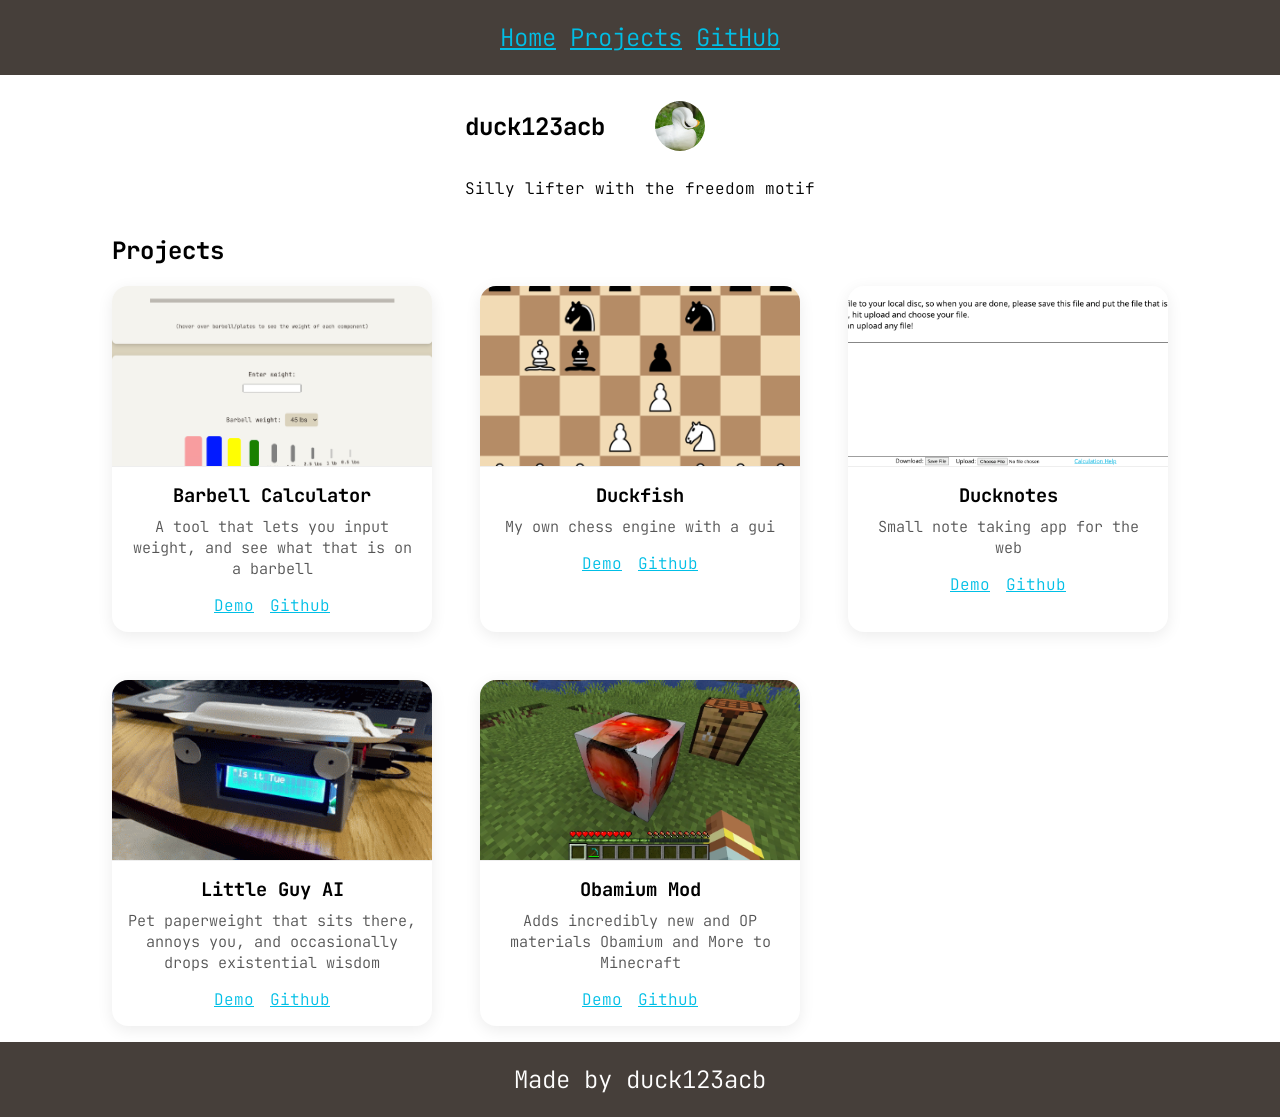
==== index.html @ aa0feb9e "uhh apparently it doesnt? or is this caching" ====
<!DOCTYPE html>
<html lang="en">
<head>
    <meta charset="UTF-8">
    <meta name="viewport" content="width=device-width, initial-scale=1.0">
    <title>duck123acb</title>
    <link rel="preconnect" href="https://fonts.googleapis.com">
    <link rel="preconnect" href="https://fonts.gstatic.com" crossorigin>
    <link href="https://fonts.googleapis.com/css2?family=JetBrains+Mono:ital,wght@0,100..800;1,100..800&display=swap" rel="stylesheet">
    <link rel="stylesheet" href="https://duck123acb.github.io/shared/styles.css" />
    <script src="https://duck123acb.github.io/shared/script.js" defer></script>
    <link rel="stylesheet" href="styles.css">
</head>
<body>
    <div id="header"></div>
    <main>
        <section>
            <div class="section-header">
                <h1>duck123acb</h1>
                <img src="https://duck123acb.github.io/cdn/pfp.png" alt="My Profile Picture" id="pfp">
            </div>
            <p>Silly lifter with the freedom motif</p>
        </section>
    
        <section>
            <div class="section-header">
                <h2 id="projects">Projects</h2>
            </div>
            <div id="projects">
                <div class="project-card">
                    <img src="https://duck123acb.github.io/cdn/barbell-calculator-ss.png" alt="Image of the barbell calculator">
                    <h3>Barbell Calculator</h3> 
                    <p>A tool that lets you input weight, and see what that is on a barbell</p>
                    <div class="project-links">
                        <a href="https://duck123acb.github.io/barbell-calculator/">Demo</a>
                        <a href="https://github.com/duck123acb/barbell-calculator" target="_blank">Github</a>
                    </div>
                </div>

                <div class="project-card">
                    <img src="https://duck123acb.github.io/cdn/duckfish.png" alt="Image of my chess engine">
                    <h3>Duckfish</h3> 
                    <p>My own chess engine with a gui</p>
                    <div class="project-links">
                        <a href="https://duck-acb.itch.io/duckfish">Demo</a>
                        <a href="https://github.com/duck123acb/chess" target="_blank">Github</a>
                    </div>
                </div>
                
                <div class="project-card">
                    <img src="https://duck123acb.github.io/cdn/ducknotes.png" alt="Image of the notes app">
                    <h3>Ducknotes</h3> 
                    <p>Small note taking app for the web</p>
                    <div class="project-links">
                        <a href="https://duck123acb.github.io/ducknotes/">Demo</a>
                        <a href="https://github.com/duck123acb/ducknotes" target="_blank">Github</a>
                    </div>
                </div>

                <div class="project-card">
                    <img src="https://duck123acb.github.io/cdn/littleguy.gif" alt="Image of Little Guy AI">
                    <h3>Little Guy AI</h3> 
                    <p>Pet paperweight that sits there, annoys you, and occasionally drops existential wisdom</p>
                    <div class="project-links">
                        <a href="https://www.youtube.com/watch?v=2iwDUVVXh9E/" target="_blank">Demo</a>
                        <a href="https://github.com/duck123acb/pet-rock" target="_blank">Github</a>
                    </div>
                </div>

                <div class="project-card">
                    <img src="https://duck123acb.github.io/cdn/obamium.png" alt="Image of minecraft mod that adds obamium">
                    <h3>Obamium Mod</h3> 
                    <p>Adds incredibly new and OP materials Obamium and More to Minecraft</p>
                    <div class="project-links">
                        <a href="https://www.youtube.com/watch?v=gnL7EsDX4pU" target="_blank">Demo</a>
                        <a href="https://github.com/duck123acb/ObamiumMod" target="_blank">Github</a>
                    </div>
                </div>
            </div>
        </section>
    </main>
    <div id="footer"></div>
</body>
</html>
---- styles.css ----
@media (max-width: 900px) {
  #projects {
    grid-template-columns: repeat(2, 1fr);
  }
}
@media (max-width: 600px) {
  #projects {
    grid-template-columns: 1fr;
  }
}

body {
    font-family: "JetBrains Mono", monospace;
    font-optical-sizing: auto;
    font-weight: 300;
    font-style: normal;
}

main {
    display: flex;
    flex-direction: column;
    align-items: center;
    padding: 1rem 0;
}

.section-header {
    display: flex;
    align-items: center;
    gap: 50px;
}

.project-card {
  background: #fff;
  border-radius: 16px;
  box-shadow: 0 4px 16px rgba(0, 0, 0, 0.08);
  overflow: hidden;
  transition: transform 0.2s ease, box-shadow 0.2s ease;
  max-width: 320px;
  display: flex;
  flex-direction: column;
  text-align: center;
  padding-bottom: 1rem;
}
.project-card:hover {
  transform: translateY(-4px);
  box-shadow: 0 8px 24px rgba(0, 0, 0, 0.12);
}
.project-card img {
  width: 100%;
  height: 180px;
  object-fit: cover;
  border-bottom: 1px solid #eee;
}
.project-card h3 {
  margin: 1rem 0 0.5rem;
}
.project-card p {
  margin: 0 1rem 1rem;
  color: #555;
  font-size: 0.95rem;
}
.project-links {
  display: flex;
  justify-content: center;
  gap: 1rem;
}

#projects {
    display: grid;
    gap: 3rem;
    grid-template-columns: repeat(3, 1fr);
}

#pfp {
    border-radius: 10rem;
    width: 50px;
}
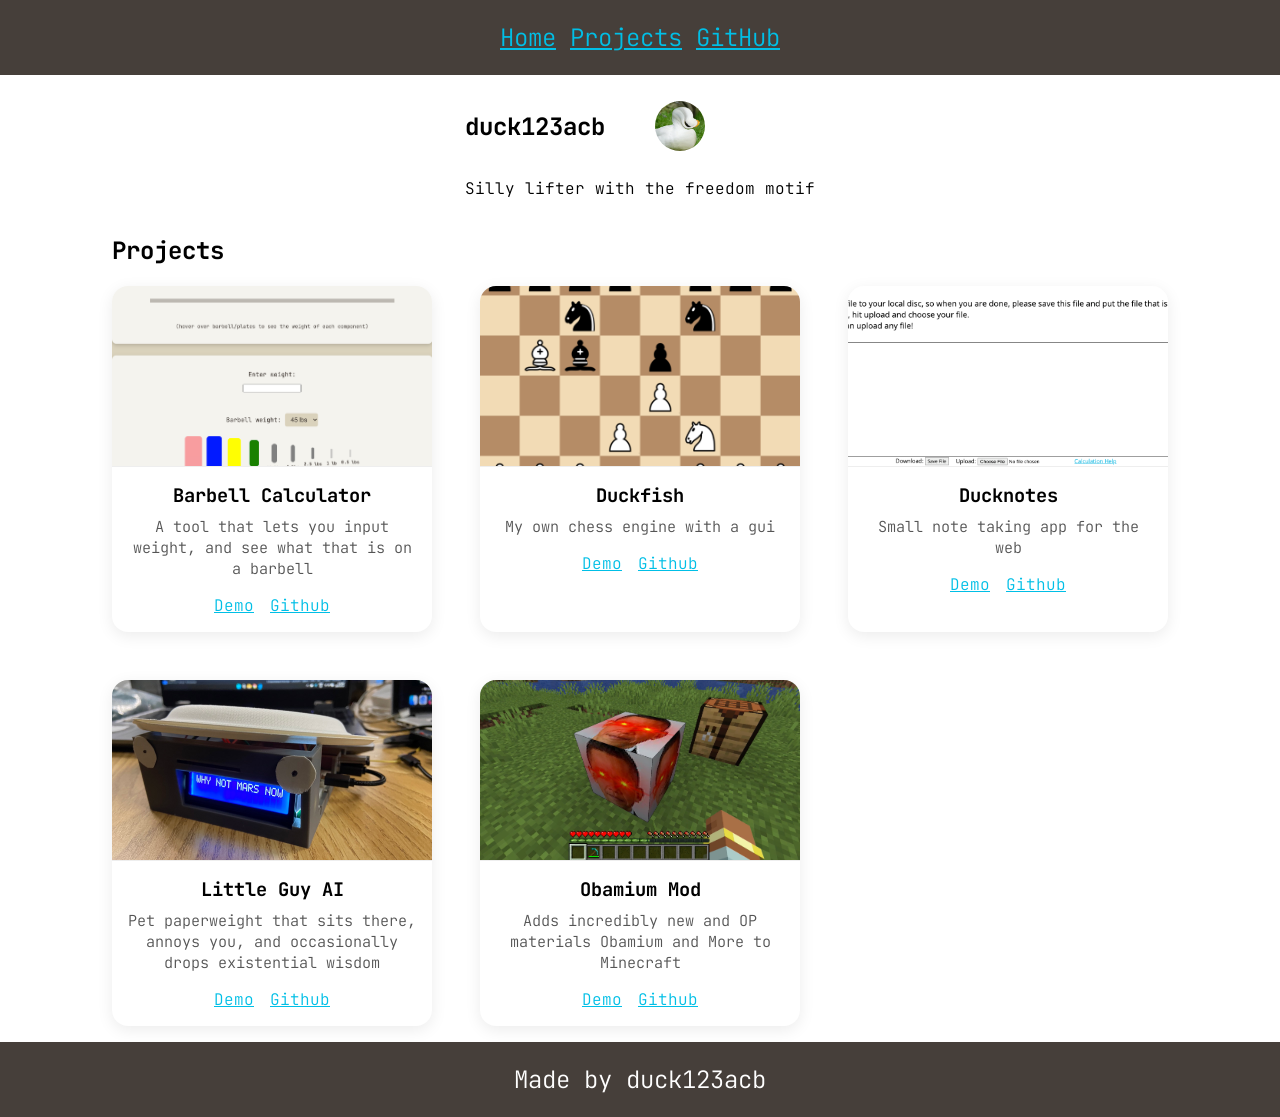
==== commit 0a429fb2: "actually i like the jpeg more" ====
--- a/index.html
+++ b/index.html
@@ -58,7 +58,7 @@
                 </div>
 
                 <div class="project-card">
-                    <img src="https://duck123acb.github.io/cdn/littleguy.gif" alt="Image of Little Guy AI">
+                    <img src="https://duck123acb.github.io/cdn/littleguy.jpeg" alt="Image of Little Guy AI">
                     <h3>Little Guy AI</h3> 
                     <p>Pet paperweight that sits there, annoys you, and occasionally drops existential wisdom</p>
                     <div class="project-links">
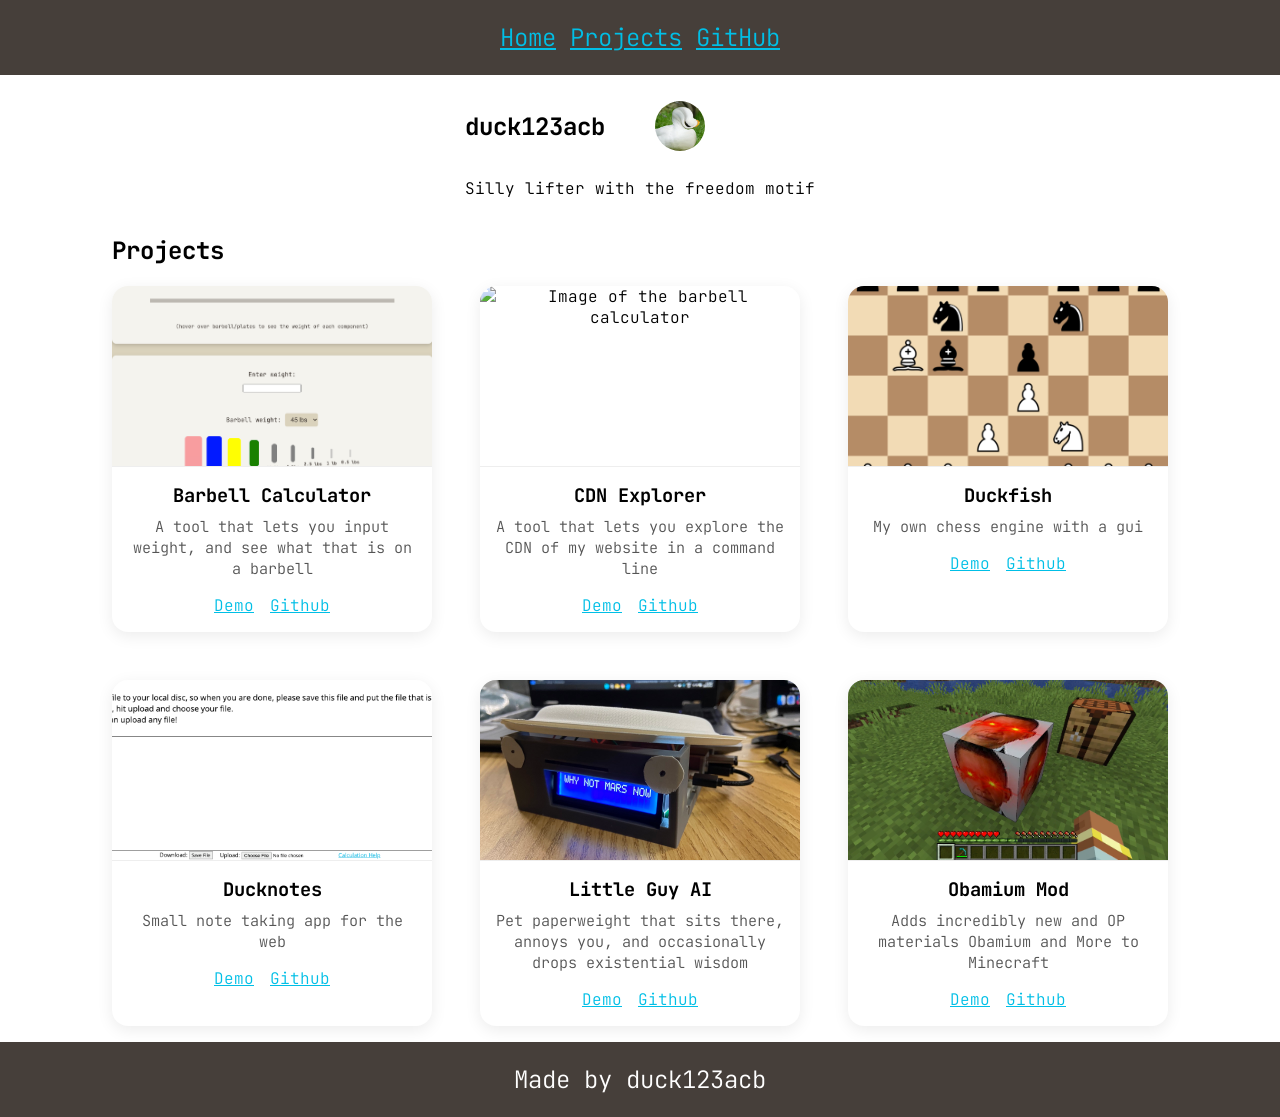
==== commit 285e6732: "cdn" ====
--- a/index.html
+++ b/index.html
@@ -38,11 +38,21 @@
                 </div>
 
                 <div class="project-card">
+                    <img src="https://duck123acb.github.io/cdn/terminal.png" alt="Image of the barbell calculator">
+                    <h3>CDN Explorer</h3> 
+                    <p>A tool that lets you explore the CDN of my website in a command line</p>
+                    <div class="project-links">
+                        <a href="https://duck123acb.github.io/cdn-explorer/">Demo</a>
+                        <a href="https://github.com/duck123acb/cdn-explorer" target="_blank">Github</a>
+                    </div>
+                </div>
+
+                <div class="project-card">
                     <img src="https://duck123acb.github.io/cdn/duckfish.png" alt="Image of my chess engine">
                     <h3>Duckfish</h3> 
                     <p>My own chess engine with a gui</p>
                     <div class="project-links">
-                        <a href="https://duck-acb.itch.io/duckfish">Demo</a>
+                        <a href="https://duck-acb.itch.io/duckfish" target="_blank">Demo</a>
                         <a href="https://github.com/duck123acb/chess" target="_blank">Github</a>
                     </div>
                 </div>
--- a/styles.css
+++ b/styles.css
@@ -1,14 +1,3 @@
-@media (max-width: 900px) {
-  #projects {
-    grid-template-columns: repeat(2, 1fr);
-  }
-}
-@media (max-width: 600px) {
-  #projects {
-    grid-template-columns: 1fr;
-  }
-}
-
 body {
     font-family: "JetBrains Mono", monospace;
     font-optical-sizing: auto;
@@ -71,6 +60,18 @@
     grid-template-columns: repeat(3, 1fr);
 }
 
+@media (max-width: 900px) { /* tablet */
+  #projects {
+    grid-template-columns: repeat(2, 1fr);
+  }
+}
+
+@media (max-width: 600px) { /* phone */
+  #projects {
+    grid-template-columns: 1fr;
+  }
+}
+
 #pfp {
     border-radius: 10rem;
     width: 50px;
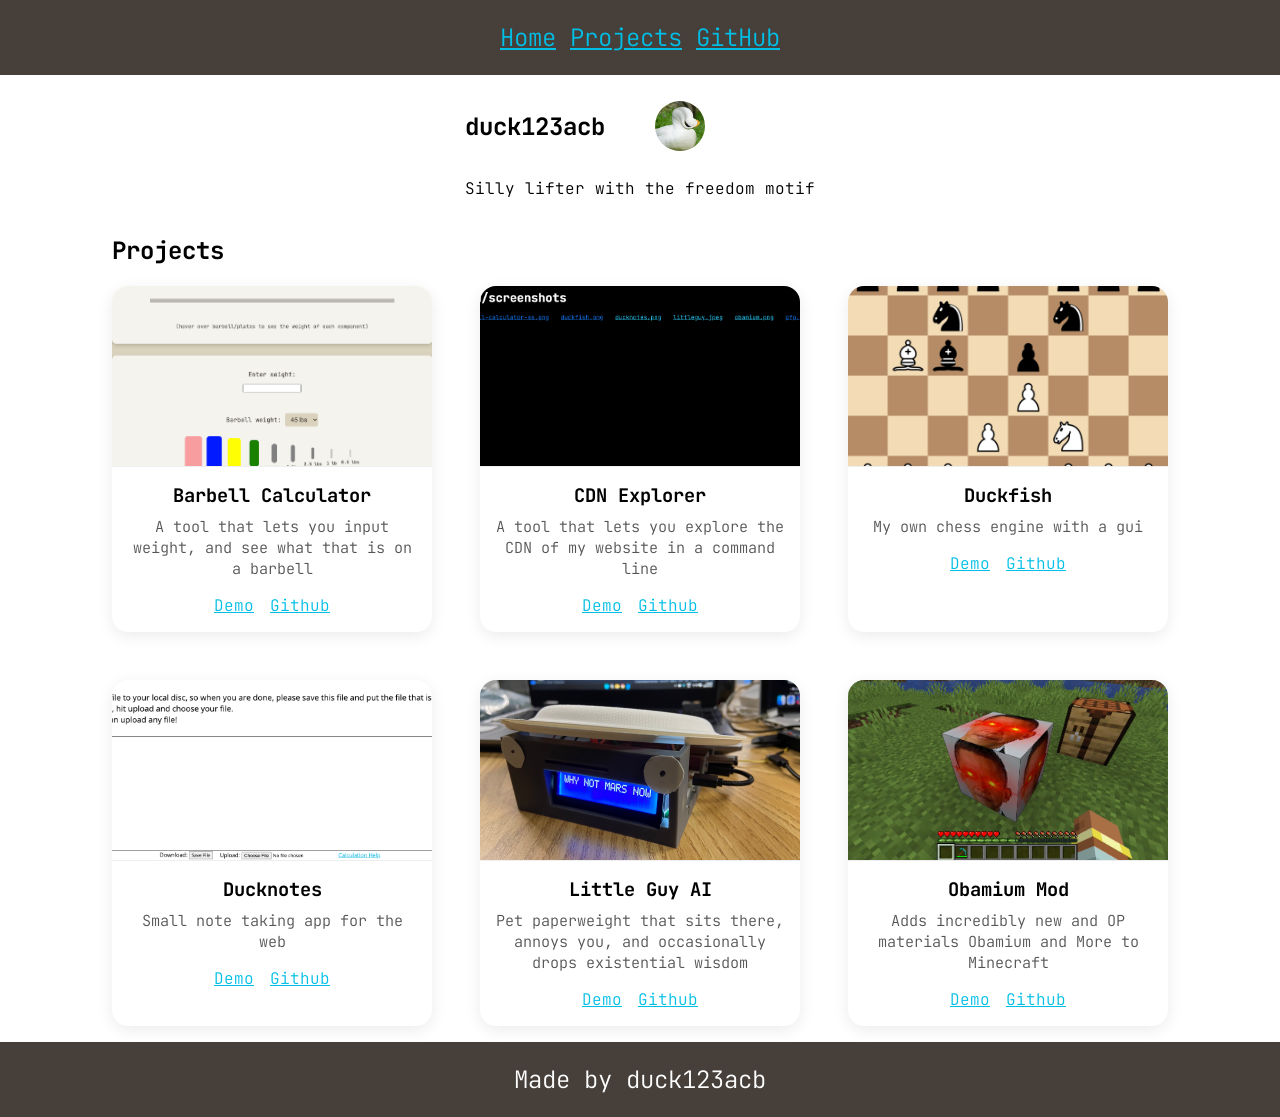
==== commit 11411c47: "asdfasd" ====
--- a/index.html
+++ b/index.html
@@ -17,7 +17,7 @@
         <section>
             <div class="section-header">
                 <h1>duck123acb</h1>
-                <img src="https://duck123acb.github.io/cdn/pfp.png" alt="My Profile Picture" id="pfp">
+                <img src="https://duck123acb.github.io/cdn/screenshots/pfp.png" alt="My Profile Picture" id="pfp">
             </div>
             <p>Silly lifter with the freedom motif</p>
         </section>
@@ -28,7 +28,7 @@
             </div>
             <div id="projects">
                 <div class="project-card">
-                    <img src="https://duck123acb.github.io/cdn/barbell-calculator-ss.png" alt="Image of the barbell calculator">
+                    <img src="https://duck123acb.github.io/cdn/screenshots/barbell-calculator-ss.png" alt="Image of the barbell calculator">
                     <h3>Barbell Calculator</h3> 
                     <p>A tool that lets you input weight, and see what that is on a barbell</p>
                     <div class="project-links">
@@ -38,7 +38,7 @@
                 </div>
 
                 <div class="project-card">
-                    <img src="https://duck123acb.github.io/cdn/terminal.png" alt="Image of the barbell calculator">
+                    <img src="https://duck123acb.github.io/cdn/screenshots/terminal.png" alt="Image of the barbell calculator">
                     <h3>CDN Explorer</h3> 
                     <p>A tool that lets you explore the CDN of my website in a command line</p>
                     <div class="project-links">
@@ -48,7 +48,7 @@
                 </div>
 
                 <div class="project-card">
-                    <img src="https://duck123acb.github.io/cdn/duckfish.png" alt="Image of my chess engine">
+                    <img src="https://duck123acb.github.io/cdn/screenshots/duckfish.png" alt="Image of my chess engine">
                     <h3>Duckfish</h3> 
                     <p>My own chess engine with a gui</p>
                     <div class="project-links">
@@ -58,7 +58,7 @@
                 </div>
                 
                 <div class="project-card">
-                    <img src="https://duck123acb.github.io/cdn/ducknotes.png" alt="Image of the notes app">
+                    <img src="https://duck123acb.github.io/cdn/screenshots/ducknotes.png" alt="Image of the notes app">
                     <h3>Ducknotes</h3> 
                     <p>Small note taking app for the web</p>
                     <div class="project-links">
@@ -68,7 +68,7 @@
                 </div>
 
                 <div class="project-card">
-                    <img src="https://duck123acb.github.io/cdn/littleguy.jpeg" alt="Image of Little Guy AI">
+                    <img src="https://duck123acb.github.io/cdn/screenshots/littleguy.jpeg" alt="Image of Little Guy AI">
                     <h3>Little Guy AI</h3> 
                     <p>Pet paperweight that sits there, annoys you, and occasionally drops existential wisdom</p>
                     <div class="project-links">
@@ -78,7 +78,7 @@
                 </div>
 
                 <div class="project-card">
-                    <img src="https://duck123acb.github.io/cdn/obamium.png" alt="Image of minecraft mod that adds obamium">
+                    <img src="https://duck123acb.github.io/cdn/screenshots/obamium.png" alt="Image of minecraft mod that adds obamium">
                     <h3>Obamium Mod</h3> 
                     <p>Adds incredibly new and OP materials Obamium and More to Minecraft</p>
                     <div class="project-links">
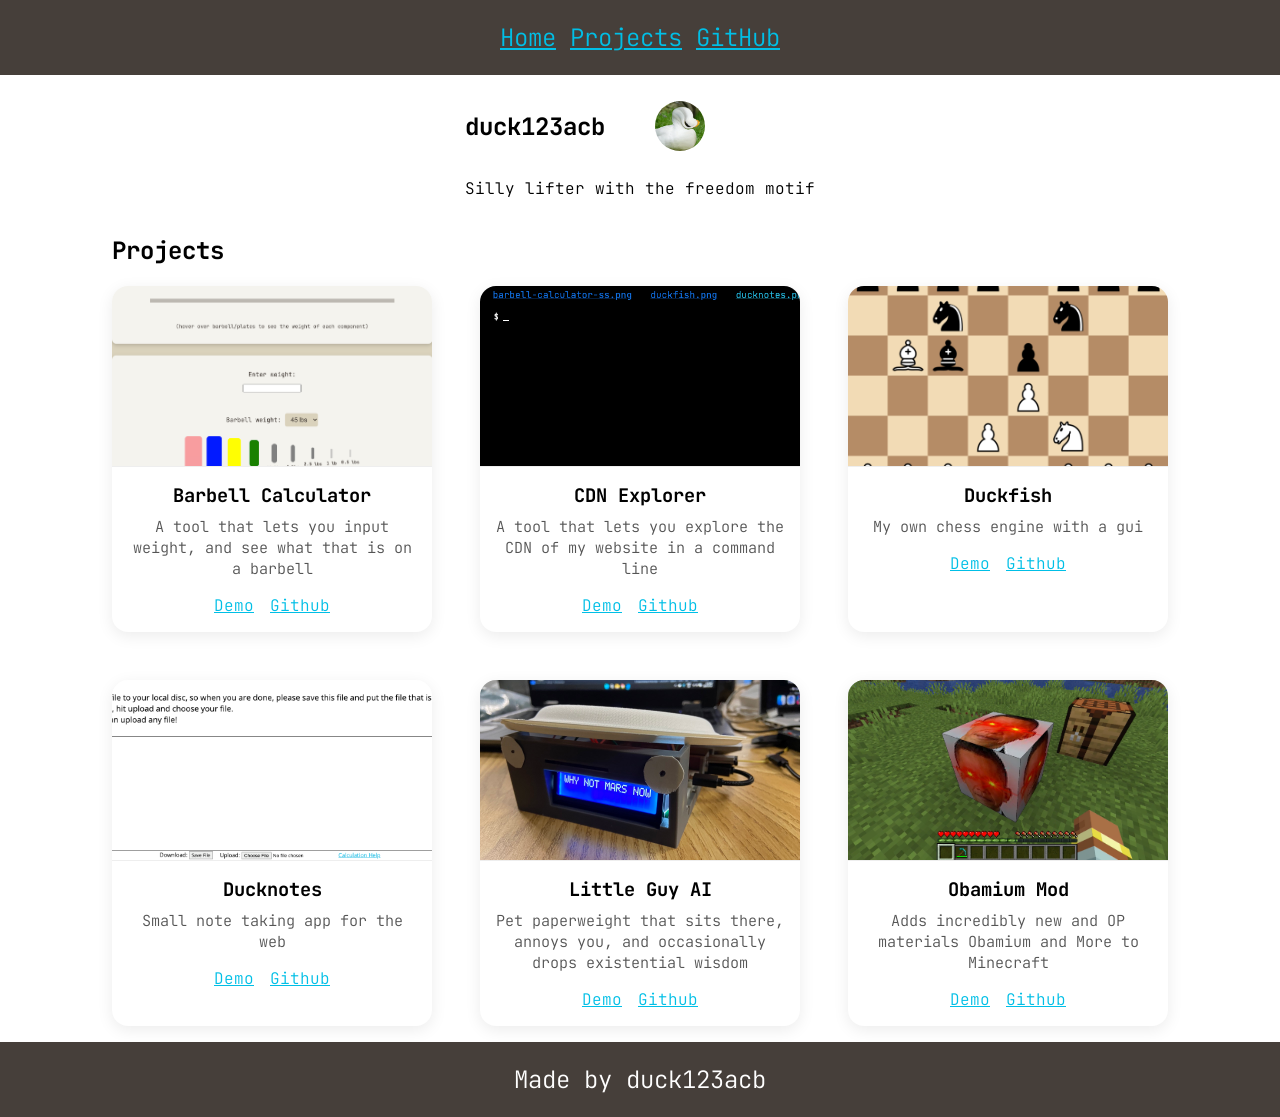
==== commit 5e0d2bd4: "rel" ====
--- a/index.html
+++ b/index.html
@@ -33,7 +33,7 @@
                     <p>A tool that lets you input weight, and see what that is on a barbell</p>
                     <div class="project-links">
                         <a href="https://duck123acb.github.io/barbell-calculator/">Demo</a>
-                        <a href="https://github.com/duck123acb/barbell-calculator" target="_blank">Github</a>
+                        <a href="https://github.com/duck123acb/barbell-calculator" target="_blank" rel="noopener noreferrer">Github</a>
                     </div>
                 </div>
 
@@ -43,7 +43,7 @@
                     <p>A tool that lets you explore the CDN of my website in a command line</p>
                     <div class="project-links">
                         <a href="https://duck123acb.github.io/cdn-explorer/">Demo</a>
-                        <a href="https://github.com/duck123acb/cdn-explorer" target="_blank">Github</a>
+                        <a href="https://github.com/duck123acb/cdn-explorer" target="_blank" rel="noopener noreferrer">Github</a>
                     </div>
                 </div>
 
@@ -52,8 +52,8 @@
                     <h3>Duckfish</h3> 
                     <p>My own chess engine with a gui</p>
                     <div class="project-links">
-                        <a href="https://duck-acb.itch.io/duckfish" target="_blank">Demo</a>
-                        <a href="https://github.com/duck123acb/chess" target="_blank">Github</a>
+                        <a href="https://duck-acb.itch.io/duckfish" target="_blank" rel="noopener noreferrer">Demo</a>
+                        <a href="https://github.com/duck123acb/chess" target="_blank" rel="noopener noreferrer">Github</a>
                     </div>
                 </div>
                 
@@ -63,7 +63,7 @@
                     <p>Small note taking app for the web</p>
                     <div class="project-links">
                         <a href="https://duck123acb.github.io/ducknotes/">Demo</a>
-                        <a href="https://github.com/duck123acb/ducknotes" target="_blank">Github</a>
+                        <a href="https://github.com/duck123acb/ducknotes" target="_blank" rel="noopener noreferrer">Github</a>
                     </div>
                 </div>
 
@@ -72,8 +72,8 @@
                     <h3>Little Guy AI</h3> 
                     <p>Pet paperweight that sits there, annoys you, and occasionally drops existential wisdom</p>
                     <div class="project-links">
-                        <a href="https://www.youtube.com/watch?v=2iwDUVVXh9E/" target="_blank">Demo</a>
-                        <a href="https://github.com/duck123acb/pet-rock" target="_blank">Github</a>
+                        <a href="https://www.youtube.com/watch?v=2iwDUVVXh9E/" target="_blank" rel="noopener noreferrer">Demo</a>
+                        <a href="https://github.com/duck123acb/pet-rock" target="_blank" rel="noopener noreferrer">Github</a>
                     </div>
                 </div>
 
@@ -82,8 +82,8 @@
                     <h3>Obamium Mod</h3> 
                     <p>Adds incredibly new and OP materials Obamium and More to Minecraft</p>
                     <div class="project-links">
-                        <a href="https://www.youtube.com/watch?v=gnL7EsDX4pU" target="_blank">Demo</a>
-                        <a href="https://github.com/duck123acb/ObamiumMod" target="_blank">Github</a>
+                        <a href="https://www.youtube.com/watch?v=gnL7EsDX4pU" target="_blank" rel="noopener noreferrer">Demo</a>
+                        <a href="https://github.com/duck123acb/ObamiumMod" target="_blank" rel="noopener noreferrer">Github</a>
                     </div>
                 </div>
             </div>
